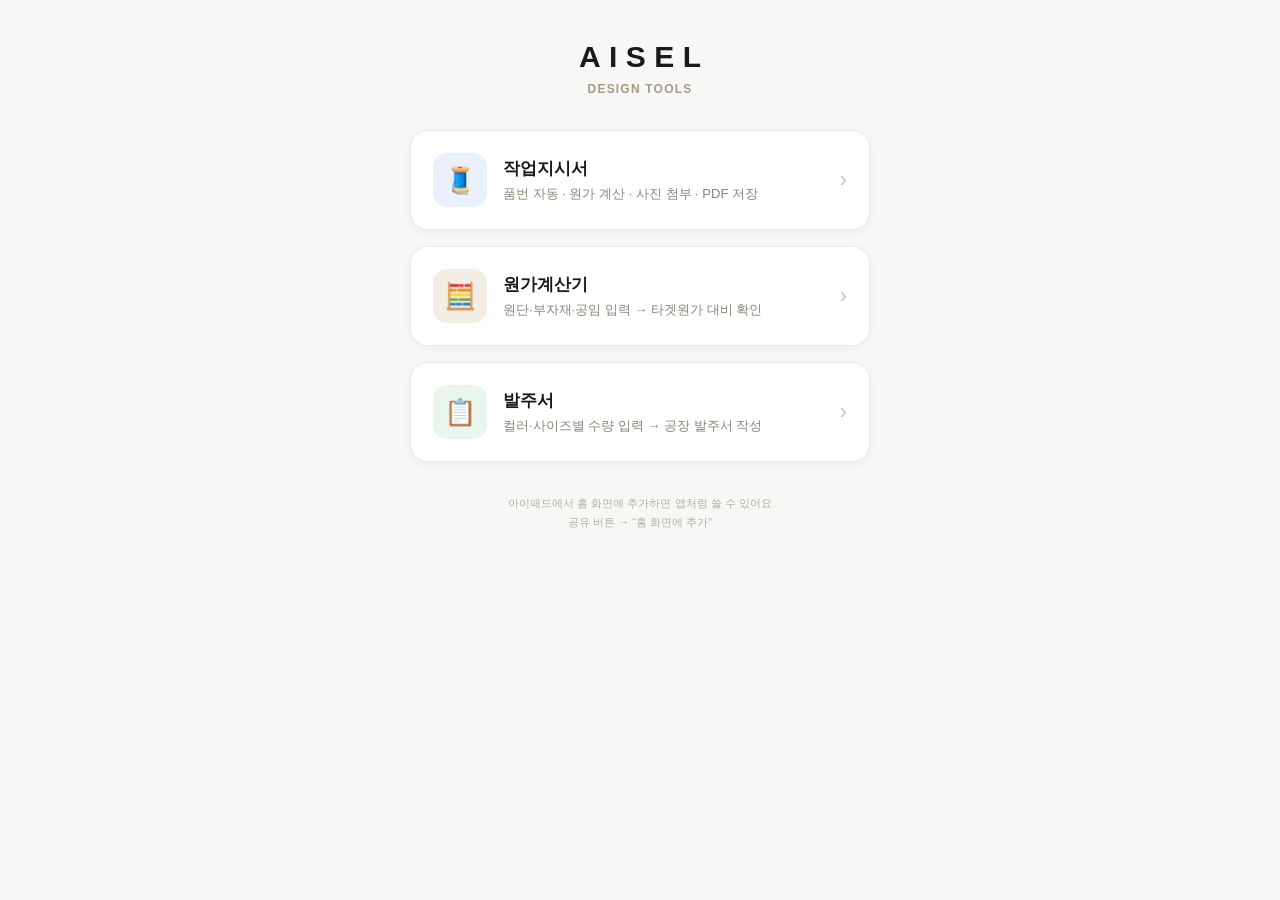
==== index.html @ c4f8dc3e "도구 갱신 (2026-07-31 18:25)" ====
<!DOCTYPE html>
<html lang="ko">
<head>
<meta charset="UTF-8">
<meta name="viewport" content="width=device-width, initial-scale=1.0">
<meta name="apple-mobile-web-app-capable" content="yes">
<meta name="apple-mobile-web-app-title" content="AISEL 도구">
<title>AISEL 도구</title>
<!-- 이 파일은 docs/tools.json 을 읽어 자동으로 만듭니다. 직접 고치지 마세요. -->
<style>
  * { box-sizing: border-box; margin: 0; padding: 0; -webkit-tap-highlight-color: transparent; }
  body {
    font-family: -apple-system, 'Apple SD Gothic Neo', 'Malgun Gothic', sans-serif;
    background: #F7F7F5; color: #1A1A1A; min-height: 100vh;
    -webkit-font-smoothing: antialiased;
    display: flex; flex-direction: column; align-items: center;
    padding: 40px 20px 60px;
  }
  .brand { text-align: center; margin-bottom: 34px; }
  .brand .logo { font-size: 30px; font-weight: 800; letter-spacing: 0.28em; padding-left: 0.28em; }
  .brand .sub { margin-top: 8px; font-size: 12px; font-weight: 600; letter-spacing: 0.1em; color: #A69B85; text-transform: uppercase; }
  .cards { width: 100%; max-width: 460px; display: flex; flex-direction: column; gap: 16px; }
  .card {
    display: flex; align-items: center; gap: 16px; text-decoration: none; color: inherit;
    background: #fff; border-radius: 18px; padding: 22px 22px; border: 1px solid #ECEAE4;
    box-shadow: 0 2px 10px rgba(20,20,25,0.05); transition: transform .12s, box-shadow .12s;
  }
  .card:active { transform: scale(0.985); box-shadow: 0 1px 5px rgba(20,20,25,0.06); }
  .card .ico {
    flex-shrink: 0; width: 54px; height: 54px; border-radius: 14px; display: flex;
    align-items: center; justify-content: center; font-size: 26px;
  }
  .card.wo .ico { background: #EAF1FD; }
  .card.cc .ico { background: #F3EEE4; }
  .card.of .ico { background: #EAF5EE; }
  .card .txt { flex: 1; }
  .card .txt h2 { font-size: 17px; font-weight: 700; }
  .card .txt p { margin-top: 4px; font-size: 13px; color: #8A8578; line-height: 1.5; }
  .card .arw { color: #C7C2B6; font-size: 22px; font-weight: 300; }
  .foot { margin-top: 32px; font-size: 11px; color: #B4AF9F; text-align: center; line-height: 1.7; }
</style>
</head>
<body>
  <div class="brand">
    <div class="logo">AISEL</div>
    <div class="sub">Design Tools</div>
  </div>

  <div class="cards">
    <a class="card wo" href="work-order.html">
      <div class="ico">🧵</div>
      <div class="txt">
        <h2>작업지시서</h2>
        <p>품번 자동 · 원가 계산 · 사진 첨부 · PDF 저장</p>
      </div>
      <div class="arw">&rsaquo;</div>
    </a>
    <a class="card cc" href="cost-calculator.html">
      <div class="ico">🧮</div>
      <div class="txt">
        <h2>원가계산기</h2>
        <p>원단·부자재·공임 입력 → 타겟원가 대비 확인</p>
      </div>
      <div class="arw">&rsaquo;</div>
    </a>
    <a class="card of" href="order-form.html">
      <div class="ico">📋</div>
      <div class="txt">
        <h2>발주서</h2>
        <p>컬러·사이즈별 수량 입력 → 공장 발주서 작성</p>
      </div>
      <div class="arw">&rsaquo;</div>
    </a>
  </div>

  <div class="foot">
    아이패드에서 홈 화면에 추가하면 앱처럼 쓸 수 있어요<br>
    공유 버튼 &rarr; &ldquo;홈 화면에 추가&rdquo;
  </div>
</body>
</html>
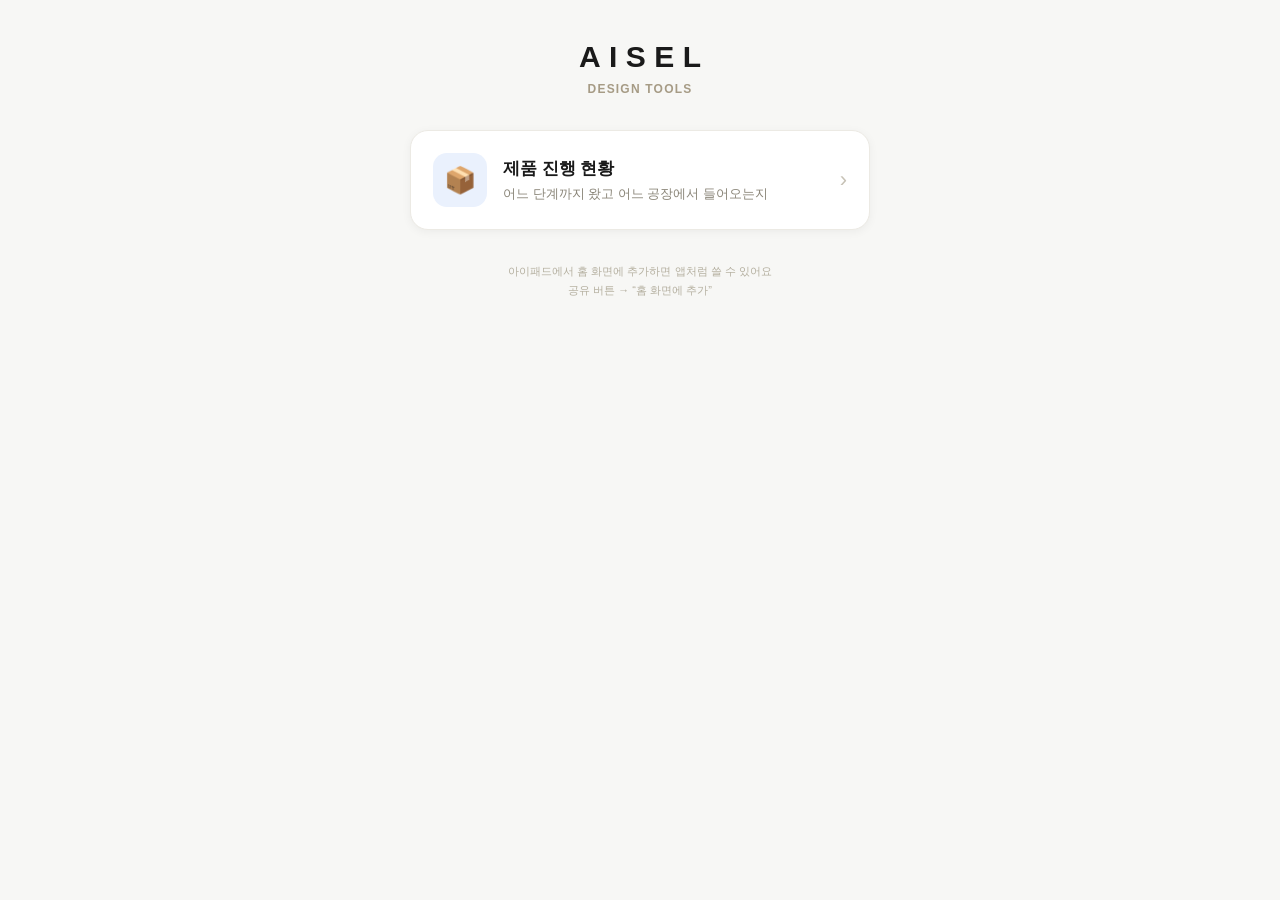
==== commit 2a9abcb5: "v58 공유 화면 개선 + 목차에서 도구 감춤" ====
--- a/index.html
+++ b/index.html
@@ -4,8 +4,9 @@
 <meta charset="UTF-8">
 <meta name="viewport" content="width=device-width, initial-scale=1.0">
 <meta name="apple-mobile-web-app-capable" content="yes">
-<meta name="apple-mobile-web-app-title" content="AISEL 도구">
-<title>AISEL 도구</title>
+<meta name="apple-mobile-web-app-title" content="AISEL">
+<title>AISEL</title>
+<meta name="robots" content="noindex,nofollow,noarchive">
 <!-- 이 파일은 docs/tools.json 을 읽어 자동으로 만듭니다. 직접 고치지 마세요. -->
 <style>
   * { box-sizing: border-box; margin: 0; padding: 0; -webkit-tap-highlight-color: transparent; }
@@ -47,27 +48,11 @@
   </div>
 
   <div class="cards">
-    <a class="card wo" href="work-order.html">
-      <div class="ico">🧵</div>
+    <a class="card wo" href="status.html">
+      <div class="ico">📦</div>
       <div class="txt">
-        <h2>작업지시서</h2>
-        <p>품번 자동 · 원가 계산 · 사진 첨부 · PDF 저장</p>
-      </div>
-      <div class="arw">&rsaquo;</div>
-    </a>
-    <a class="card cc" href="cost-calculator.html">
-      <div class="ico">🧮</div>
-      <div class="txt">
-        <h2>원가계산기</h2>
-        <p>원단·부자재·공임 입력 → 타겟원가 대비 확인</p>
-      </div>
-      <div class="arw">&rsaquo;</div>
-    </a>
-    <a class="card of" href="order-form.html">
-      <div class="ico">📋</div>
-      <div class="txt">
-        <h2>발주서</h2>
-        <p>컬러·사이즈별 수량 입력 → 공장 발주서 작성</p>
+        <h2>제품 진행 현황</h2>
+        <p>어느 단계까지 왔고 어느 공장에서 들어오는지</p>
       </div>
       <div class="arw">&rsaquo;</div>
     </a>
